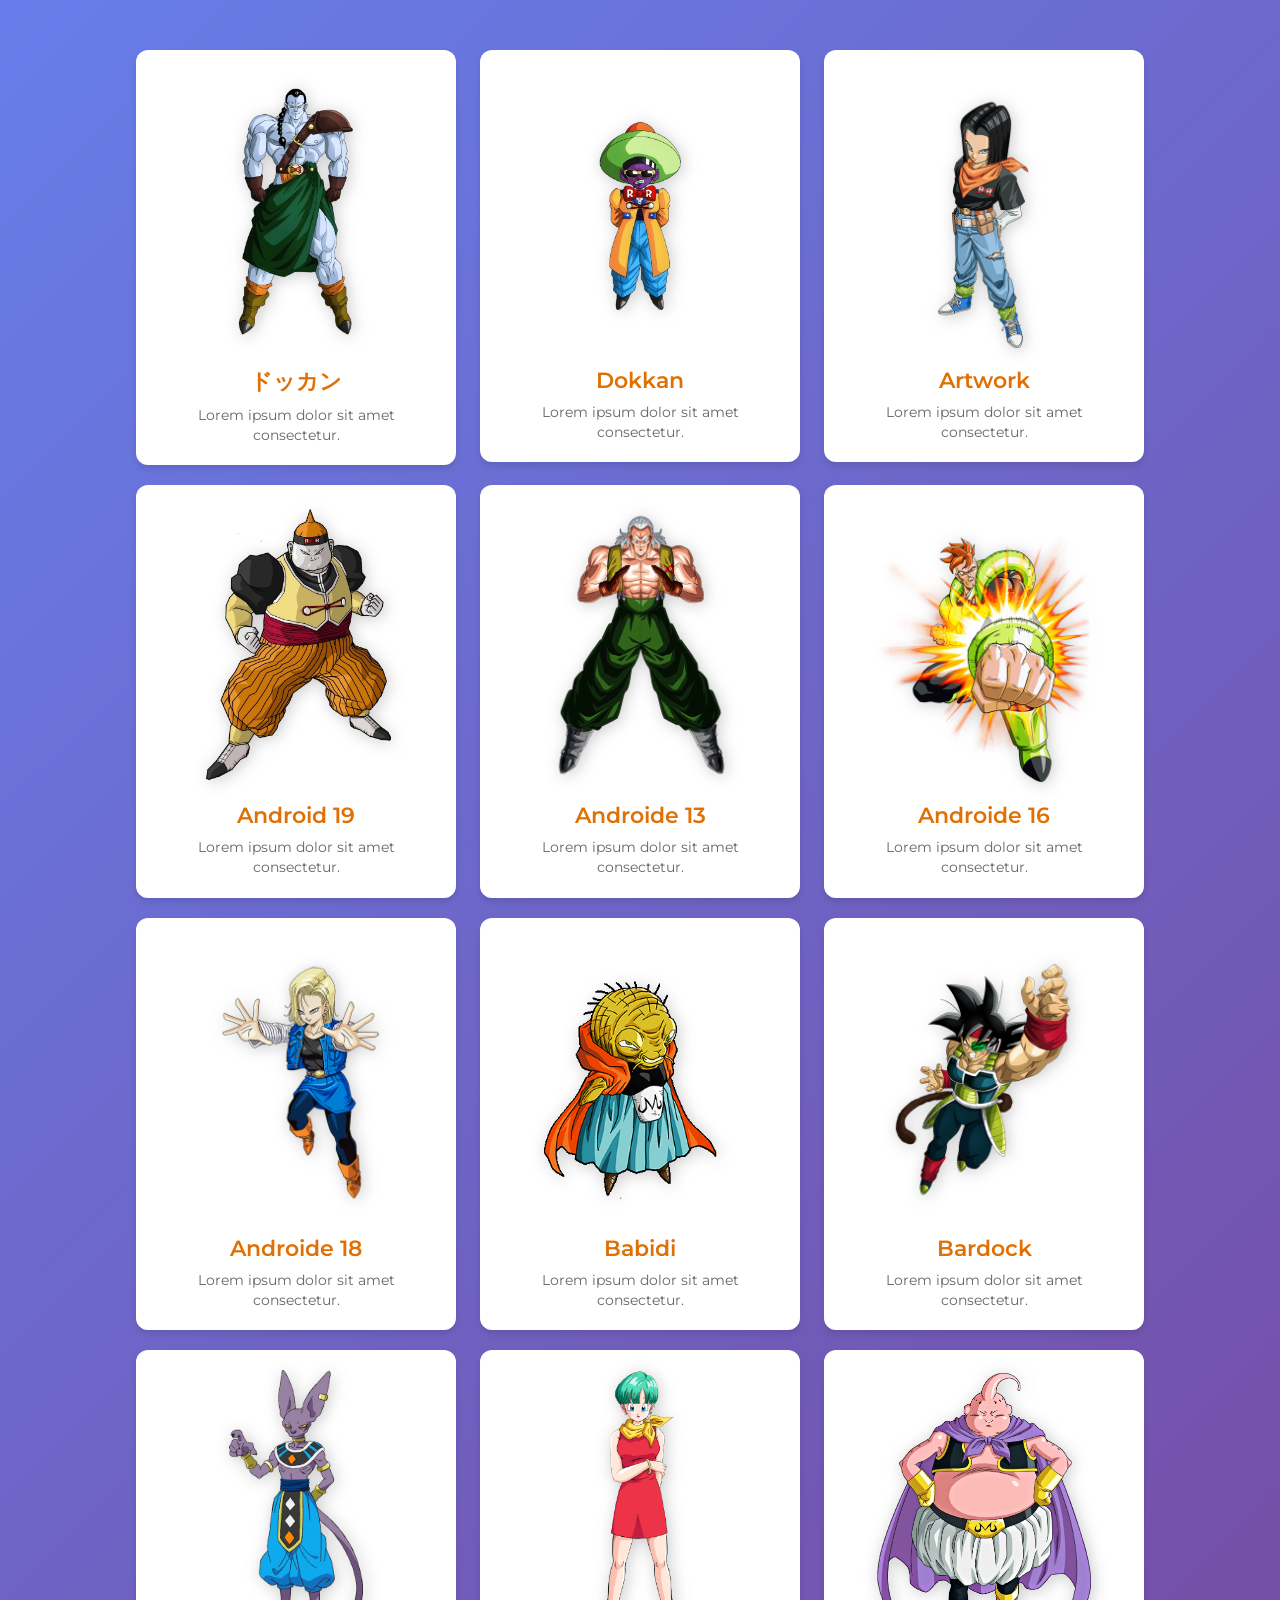
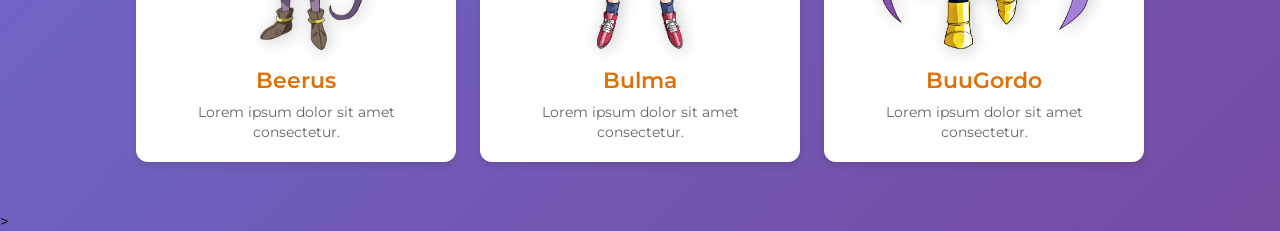
==== index.html @ 817565d4 "Modifica la galería de Goku que se adapte con columnas variables." ====
<!DOCTYPE html>
<html lang="en">

<head>
  <meta charset="UTF-8">
    <meta name="viewport" content="width=device-width, initial-scale=1.0">
      <title>Galeria</title>
        <link rel="stylesheet" href="galeria-ejemplo/estilos.css">
        </head>
        
        <body>
        
          <div class="contenedor">
              <div class="card card-1">
                    <img src="characters/14Dokkan.webp" alt="Dokkan">
                          <h2>ドッカン</h2>
                                <p>Lorem ipsum dolor sit amet consectetur.</p>
                                    </div>
                                        <div class="card card-2">
                                              <img src="characters/15Dokkan.webp" alt="Dokkan">
                                                    <h2>Dokkan</h2>
                                                          <p>Lorem ipsum dolor sit amet consectetur.</p>
                                                              </div>
                                                                  <div class="card card-3">
                                                                        <img src="characters/17_Artwork.webp" alt="Artwork">
                                                                              <h2>Artwork</h2>
                                                                                    <p>Lorem ipsum dolor sit amet consectetur.</p>
                                                                                        </div>
                                                                                            <div class="card card-4">
                                                                                                  <img src="characters/Android19.webp">
                                                                                                        <h2>Android 19</h2>
                                                                                                              <p>Lorem ipsum dolor sit amet consectetur.</p>
                                                                                                                  </div>
                                                                                                                      <div class="card card-5">
                                                                                                                            <img src="characters/Androide13normal.webp">
                                                                                                                                  <h2>Androide 13</h2>
                                                                                                                                        <p>Lorem ipsum dolor sit amet consectetur.</p>
                                                                                                                                            </div>
                                                                                                                                                <div class="card card-6">
                                                                                                                                                      <img src="characters/Androide_16.webp">
                                                                                                                                                            <h2>Androide 16</h2>
                                                                                                                                                                  <p>Lorem ipsum dolor sit amet consectetur.</p>
                                                                                                                                                                      </div>
                                                                                                                                                                          <div class="card card-7">
                                                                                                                                                                                <img src="characters/Androide_18_Artwork.webp">
                                                                                                                                                                                      <h2>Androide 18</h2>
                                                                                                                                                                                            <p>Lorem ipsum dolor sit amet consectetur.</p>
                                                                                                                                                                                                </div>
                                                                                                                                                                                                    <div class="card card-8">
                                                                                                                                                                                                          <img src="characters/Babidi_Artwork.webp">
                                                                                                                                                                                                                <h2>Babidi</h2>
                                                                                                                                                                                                                      <p>Lorem ipsum dolor sit amet consectetur.</p>
                                                                                                                                                                                                                          </div>
                                                                                                                                                                                                                              <div class="card card-9">
                                                                                                                                                                                                                                    <img src="characters/Bardock_Artwork.webp">
                                                                                                                                                                                                                                          <h2>Bardock</h2>
                                                                                                                                                                                                                                                <p>Lorem ipsum dolor sit amet consectetur.</p>
                                                                                                                                                                                                                                                    </div>
                                                                                                                                                                                                                                                        <div class="card">
                                                                                                                                                                                                                                                              <img src="characters/Beerus_DBS_Broly_Artwork.webp">
                                                                                                                                                                                                                                                                    <h2>Beerus</h2>
                                                                                                                                                                                                                                                                          <p>Lorem ipsum dolor sit amet consectetur.</p>
                                                                                                                                                                                                                                                                              </div>
                                                                                                                                                                                                                                                                                  <div class="card">
                                                                                                                                                                                                                                                                                        <img src="characters/bulma.webp">
                                                                                                                                                                                                                                                                                              <h2>Bulma</h2>
                                                                                                                                                                                                                                                                                                    <p>Lorem ipsum dolor sit amet consectetur.</p>
                                                                                                                                                                                                                                                                                                        </div>
                                                                                                                                                                                                                                                                                                            <div class="card">
                                                                                                                                                                                                                                                                                                                  <img src="characters/BuuGordo_Universo7.webp">
                                                                                                                                                                                                                                                                                                                        <h2>BuuGordo</h2>
                                                                                                                                                                                                                                                                                                                              <p>Lorem ipsum dolor sit amet consectetur.</p>
                                                                                                                                                                                                                                                                                                                                  </div>
                                                                                                                                                                                                                                                                                                                                    </div>
                                                                                                                                                                                                                                                                                                                                    
                                                                                                                                                                                                                                                                                                                                    </body>
                                                                                                                                                                                                                                                                                                                                    
                                                                                                                                                                                                                                                                                                                                    </html>>
---- galeria-ejemplo/estilos.css ----
@import url('https://fonts.googleapis.com/css2?family=Montserrat:ital,wght@0,100..900;1,100..900&display=swap');
    @import url('https://fonts.googleapis.com/css2?family=Noto+Sans+JP:wght@100..900&display=swap');

    * {
      margin: 0;
      padding: 0;
      box-sizing: border-box;
    }

    body {
      font-family: "Montserrat", sans-serif;
      font-optical-sizing: auto;
      font-weight: 400;
      font-style: normal;
      background: linear-gradient(135deg, #667eea 0%, #764ba2 100%);
      min-height: 100vh;
    }

    .contenedor {
      width: 90%;
      max-width: 1400px;
      margin: 40px auto;
      text-align: center;
    }

    .card {
      width: 320px;
      background-color: #ffffff;
      padding: 20px;
      margin: 10px;
      border-radius: 12px;
      box-shadow: 0 4px 6px rgba(0, 0, 0, 0.1);
      display: inline-block;
      vertical-align: top;
      transition: transform 0.3s ease, box-shadow 0.3s ease;
    }

    .card:hover {
      transform: translateY(-8px);
      box-shadow: 0 12px 24px rgba(0, 0, 0, 0.2);
    }

    .card img {
      display: block;
      width: 100%;
      max-height: 280px;
      margin: 0 auto 16px;
      object-fit: contain;
      filter: drop-shadow(2px 2px 8px rgba(81, 81, 81, 0.3));
      border-radius: 8px;
    }

    .card h2 {
      margin-bottom: 8px;
      color: #E07004;
      text-align: center;
      font-size: 1.4rem;
      font-weight: 600;
    }

    .card p {
      color: #666;
      text-align: center;
      font-size: 0.9rem;
      line-height: 1.4;
    }

  
    @media (max-width: 992px) {
      .contenedor {
        width: 95%;
      }

      .card {
        width: 45%;
        margin: 8px;
      }

      .card img {
        max-height: 240px;
      }

      .card h2 {
        font-size: 1.2rem;
      }
    }

   
    @media (max-width: 767px) {
      .contenedor {
        width: 96%;
        margin: 20px auto;
      }

      .card {
        width: 47%;
        margin: 6px;
        padding: 15px;
      }

      .card img {
        max-height: 200px;
      }

      .card h2 {
        font-size: 1.1rem;
      }

      .card p {
        font-size: 0.85rem;
      }
    }

   
    @media (max-width: 480px) {
      .contenedor {
        width: 95%;
      }

      .card {
        width: 90%;
        margin: 10px auto;
        display: block;
      }

      .card img {
        max-height: 280px;
      }

      .card h2 {
        font-size: 1.3rem;
      }

      .card p {
        font-size: 0.9rem;
      }
    }
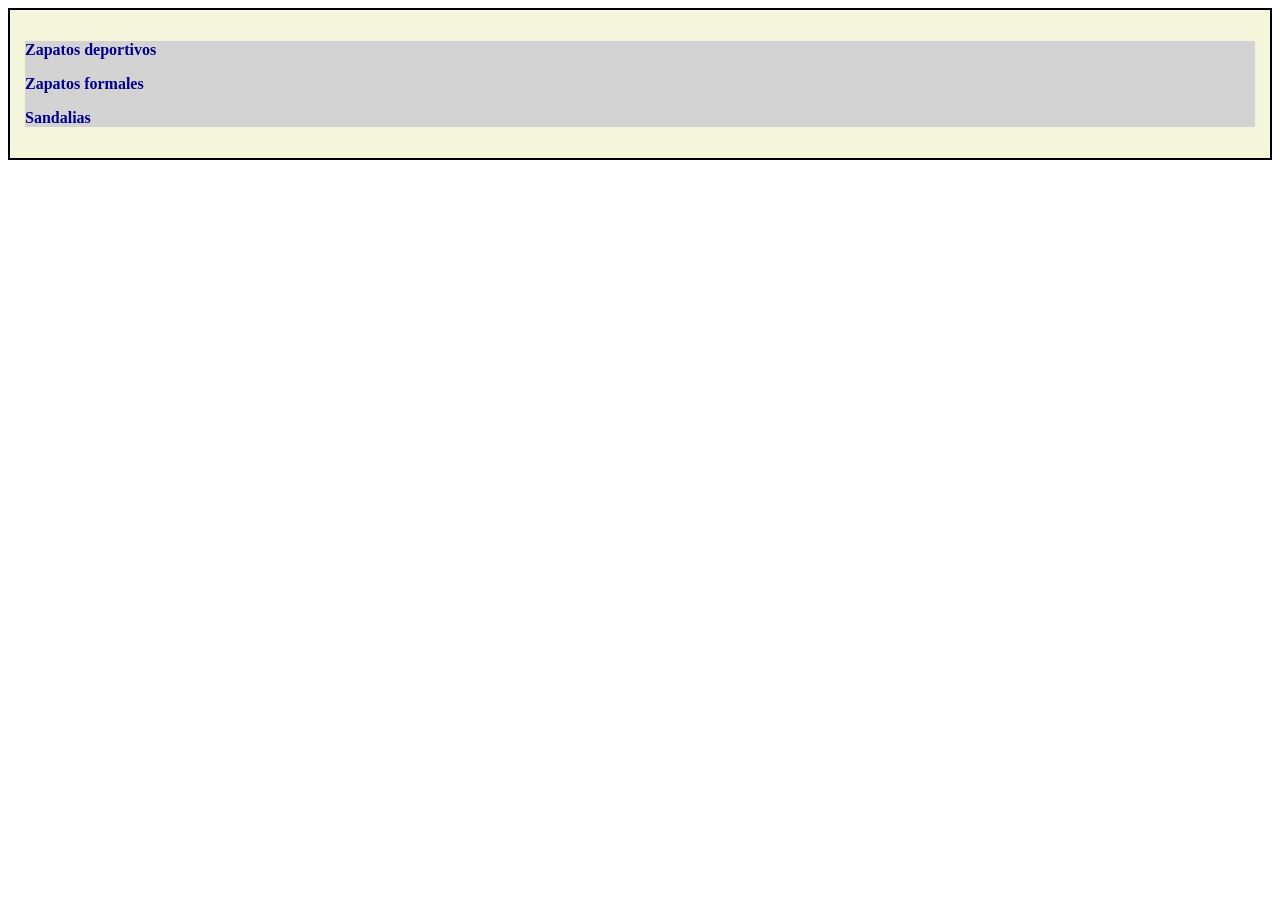
==== commit 784ad5ba: "Aplicarás la metodología BEM para estructurar componentes de interfaz. Crearás clases  CSS con nombr" ====
--- a/index.html
+++ b/index.html
@@ -1,78 +1,20 @@
 <!DOCTYPE html>
-<html lang="en">
-
+<html lang="es">
 <head>
-  <meta charset="UTF-8">
-    <meta name="viewport" content="width=device-width, initial-scale=1.0">
-      <title>Galeria</title>
-        <link rel="stylesheet" href="galeria-ejemplo/estilos.css">
-        </head>
-        
-        <body>
-        
-          <div class="contenedor">
-              <div class="card card-1">
-                    <img src="characters/14Dokkan.webp" alt="Dokkan">
-                          <h2>ドッカン</h2>
-                                <p>Lorem ipsum dolor sit amet consectetur.</p>
-                                    </div>
-                                        <div class="card card-2">
-                                              <img src="characters/15Dokkan.webp" alt="Dokkan">
-                                                    <h2>Dokkan</h2>
-                                                          <p>Lorem ipsum dolor sit amet consectetur.</p>
-                                                              </div>
-                                                                  <div class="card card-3">
-                                                                        <img src="characters/17_Artwork.webp" alt="Artwork">
-                                                                              <h2>Artwork</h2>
-                                                                                    <p>Lorem ipsum dolor sit amet consectetur.</p>
-                                                                                        </div>
-                                                                                            <div class="card card-4">
-                                                                                                  <img src="characters/Android19.webp">
-                                                                                                        <h2>Android 19</h2>
-                                                                                                              <p>Lorem ipsum dolor sit amet consectetur.</p>
-                                                                                                                  </div>
-                                                                                                                      <div class="card card-5">
-                                                                                                                            <img src="characters/Androide13normal.webp">
-                                                                                                                                  <h2>Androide 13</h2>
-                                                                                                                                        <p>Lorem ipsum dolor sit amet consectetur.</p>
-                                                                                                                                            </div>
-                                                                                                                                                <div class="card card-6">
-                                                                                                                                                      <img src="characters/Androide_16.webp">
-                                                                                                                                                            <h2>Androide 16</h2>
-                                                                                                                                                                  <p>Lorem ipsum dolor sit amet consectetur.</p>
-                                                                                                                                                                      </div>
-                                                                                                                                                                          <div class="card card-7">
-                                                                                                                                                                                <img src="characters/Androide_18_Artwork.webp">
-                                                                                                                                                                                      <h2>Androide 18</h2>
-                                                                                                                                                                                            <p>Lorem ipsum dolor sit amet consectetur.</p>
-                                                                                                                                                                                                </div>
-                                                                                                                                                                                                    <div class="card card-8">
-                                                                                                                                                                                                          <img src="characters/Babidi_Artwork.webp">
-                                                                                                                                                                                                                <h2>Babidi</h2>
-                                                                                                                                                                                                                      <p>Lorem ipsum dolor sit amet consectetur.</p>
-                                                                                                                                                                                                                          </div>
-                                                                                                                                                                                                                              <div class="card card-9">
-                                                                                                                                                                                                                                    <img src="characters/Bardock_Artwork.webp">
-                                                                                                                                                                                                                                          <h2>Bardock</h2>
-                                                                                                                                                                                                                                                <p>Lorem ipsum dolor sit amet consectetur.</p>
-                                                                                                                                                                                                                                                    </div>
-                                                                                                                                                                                                                                                        <div class="card">
-                                                                                                                                                                                                                                                              <img src="characters/Beerus_DBS_Broly_Artwork.webp">
-                                                                                                                                                                                                                                                                    <h2>Beerus</h2>
-                                                                                                                                                                                                                                                                          <p>Lorem ipsum dolor sit amet consectetur.</p>
-                                                                                                                                                                                                                                                                              </div>
-                                                                                                                                                                                                                                                                                  <div class="card">
-                                                                                                                                                                                                                                                                                        <img src="characters/bulma.webp">
-                                                                                                                                                                                                                                                                                              <h2>Bulma</h2>
-                                                                                                                                                                                                                                                                                                    <p>Lorem ipsum dolor sit amet consectetur.</p>
-                                                                                                                                                                                                                                                                                                        </div>
-                                                                                                                                                                                                                                                                                                            <div class="card">
-                                                                                                                                                                                                                                                                                                                  <img src="characters/BuuGordo_Universo7.webp">
-                                                                                                                                                                                                                                                                                                                        <h2>BuuGordo</h2>
-                                                                                                                                                                                                                                                                                                                              <p>Lorem ipsum dolor sit amet consectetur.</p>
-                                                                                                                                                                                                                                                                                                                                  </div>
-                                                                                                                                                                                                                                                                                                                                    </div>
-                                                                                                                                                                                                                                                                                                                                    
-                                                                                                                                                                                                                                                                                                                                    </body>
-                                                                                                                                                                                                                                                                                                                                    
-                                                                                                                                                                                                                                                                                                                                    </html>>+      <meta charset="UTF-8">
+      <meta name="viewport" content="width=device-width, initial-scale=1.0">
+      <title>Document</title>
+      <link rel="stylesheet" href="css/styles.css">
+</head>
+<body>
+      <main>
+            <div class="closet">
+                  <div class="closet__shoes">
+                        <p class="closet__shoes-item">Zapatos deportivos</p>
+                        <p class="closet__shoes-item">Zapatos formales</p>
+                        <p class="closet__shoes-item">Sandalias</p>
+                  </div>
+            </div>
+      </main>
+</body>
+</html>
--- a/css/styles.css
+++ b/css/styles.css
@@ -0,0 +1,15 @@
+.closet{
+    border: 2px solid black;
+    padding: 15px;
+    background-color: beige;
+}
+
+.closet__shoes {
+    margin-top: 10px;
+    background-color: lightgray;
+}
+
+.closet__shoes-item{
+    font-weight: bold;
+    color: darkblue;
+}
